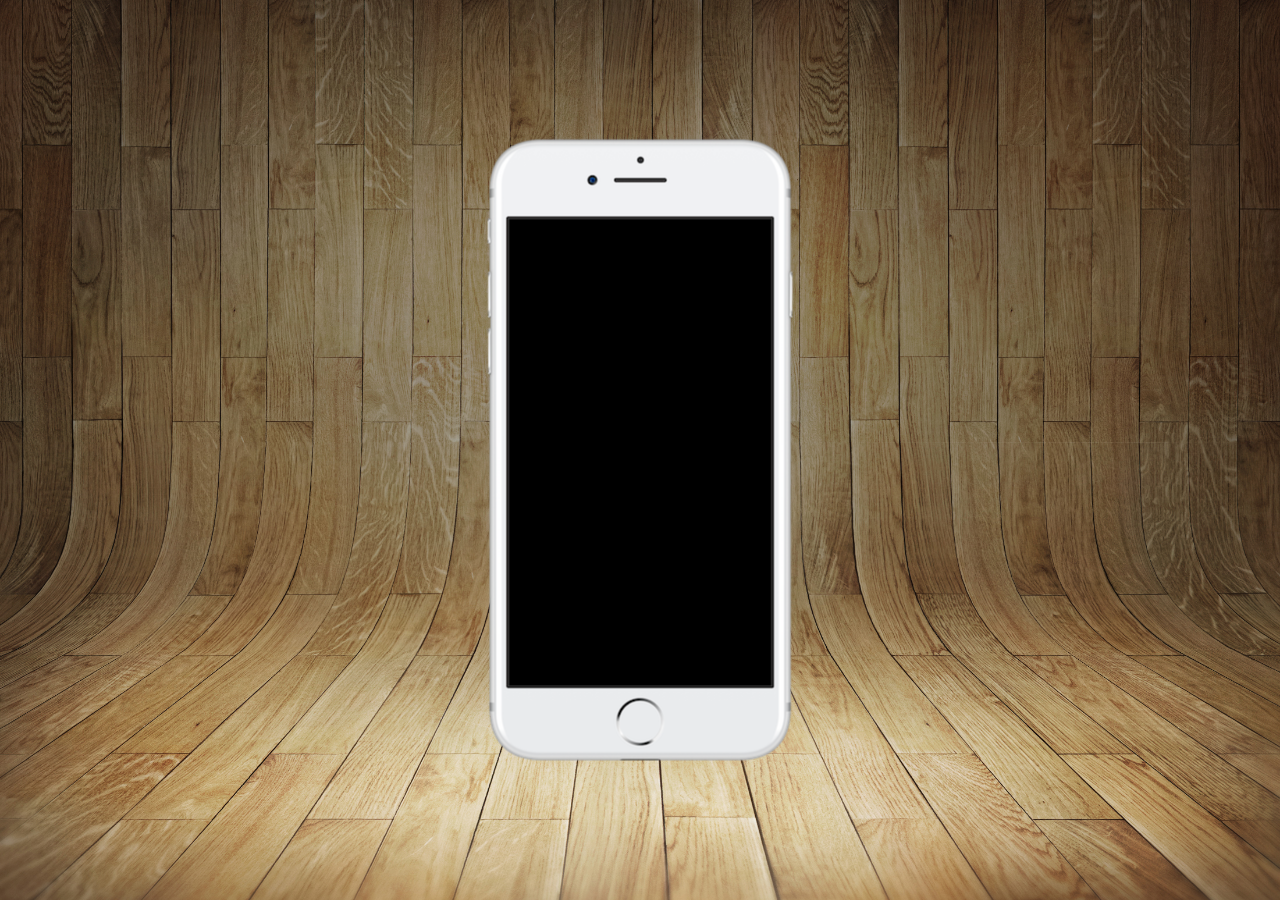
==== index.html @ 5324f727 "projeto social" ====
<!DOCTYPE html>
<html lang="pt-br">
<head>
    <meta charset="UTF-8">
    <meta name="viewport" content="width=device-width, initial-scale=1.0">
    <link rel="shortcut icon" href="favicon.ico" type="image/x-icon">
    <title>Projeto Redes Socias</title>
    <link rel="stylesheet" href="style.css">
</head>
<body>
    <main>
        <section id="telefone">

        </section>
        <section id="sociais">

        </section>
    </main>
</body>
</html>
---- style.css ----
@charset "UTF-8";

* {
    margin: 0px;
    padding: 0px;
    font-family: Arial,  Helvetica, sans-serif;
}
html, body {
    height: 100vh;
    width: 100vw;

}
body {
  background: url(imagens/fundo-madeira.jpg) no-repeat top center;
  background-size: cover;
  background-attachment: fixed;
}
main {
    height: 100vh;
    position: relative;
}

section#telefone {
    height: 627px;
    width: 311px;
    position: absolute;
    top: 50%;
    left: 50%;
    transform: translate(-50%, -50%);
    background:  url(imagens/frame-iphone.png) no-repeat;
}
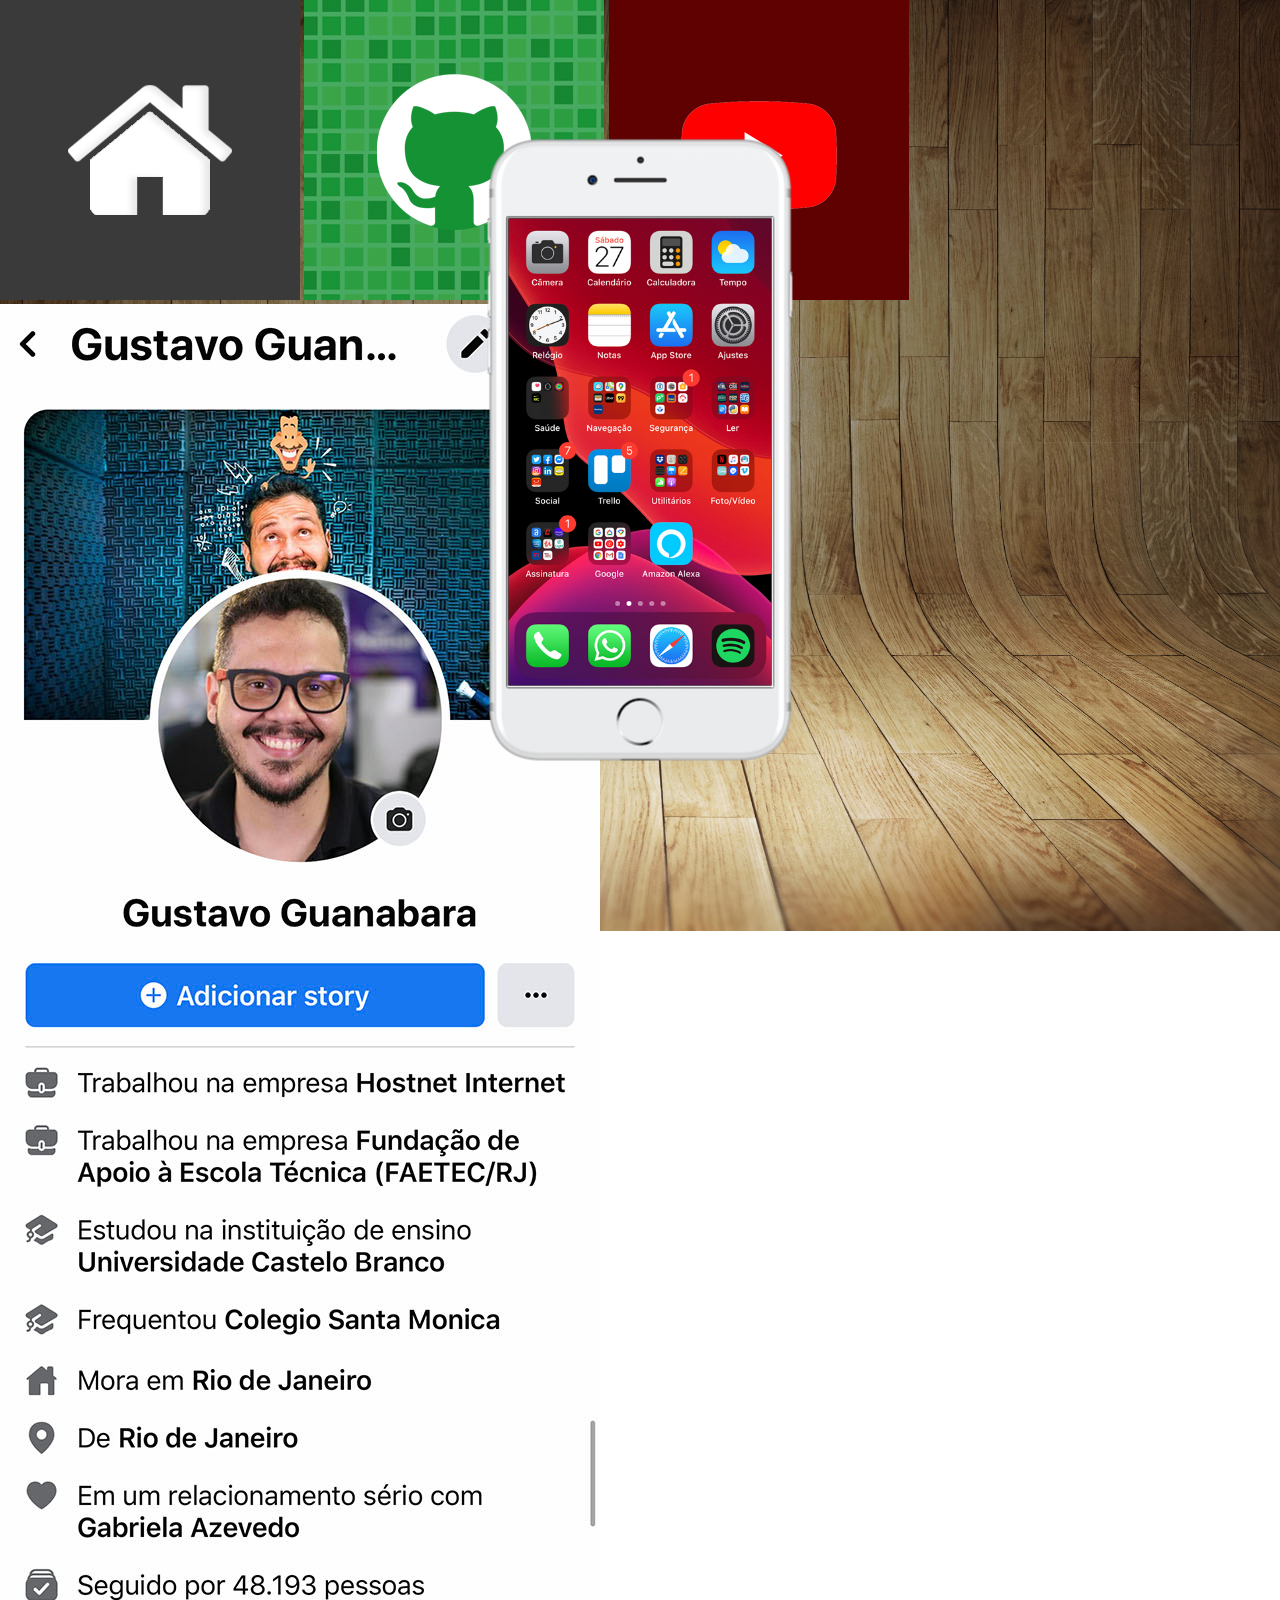
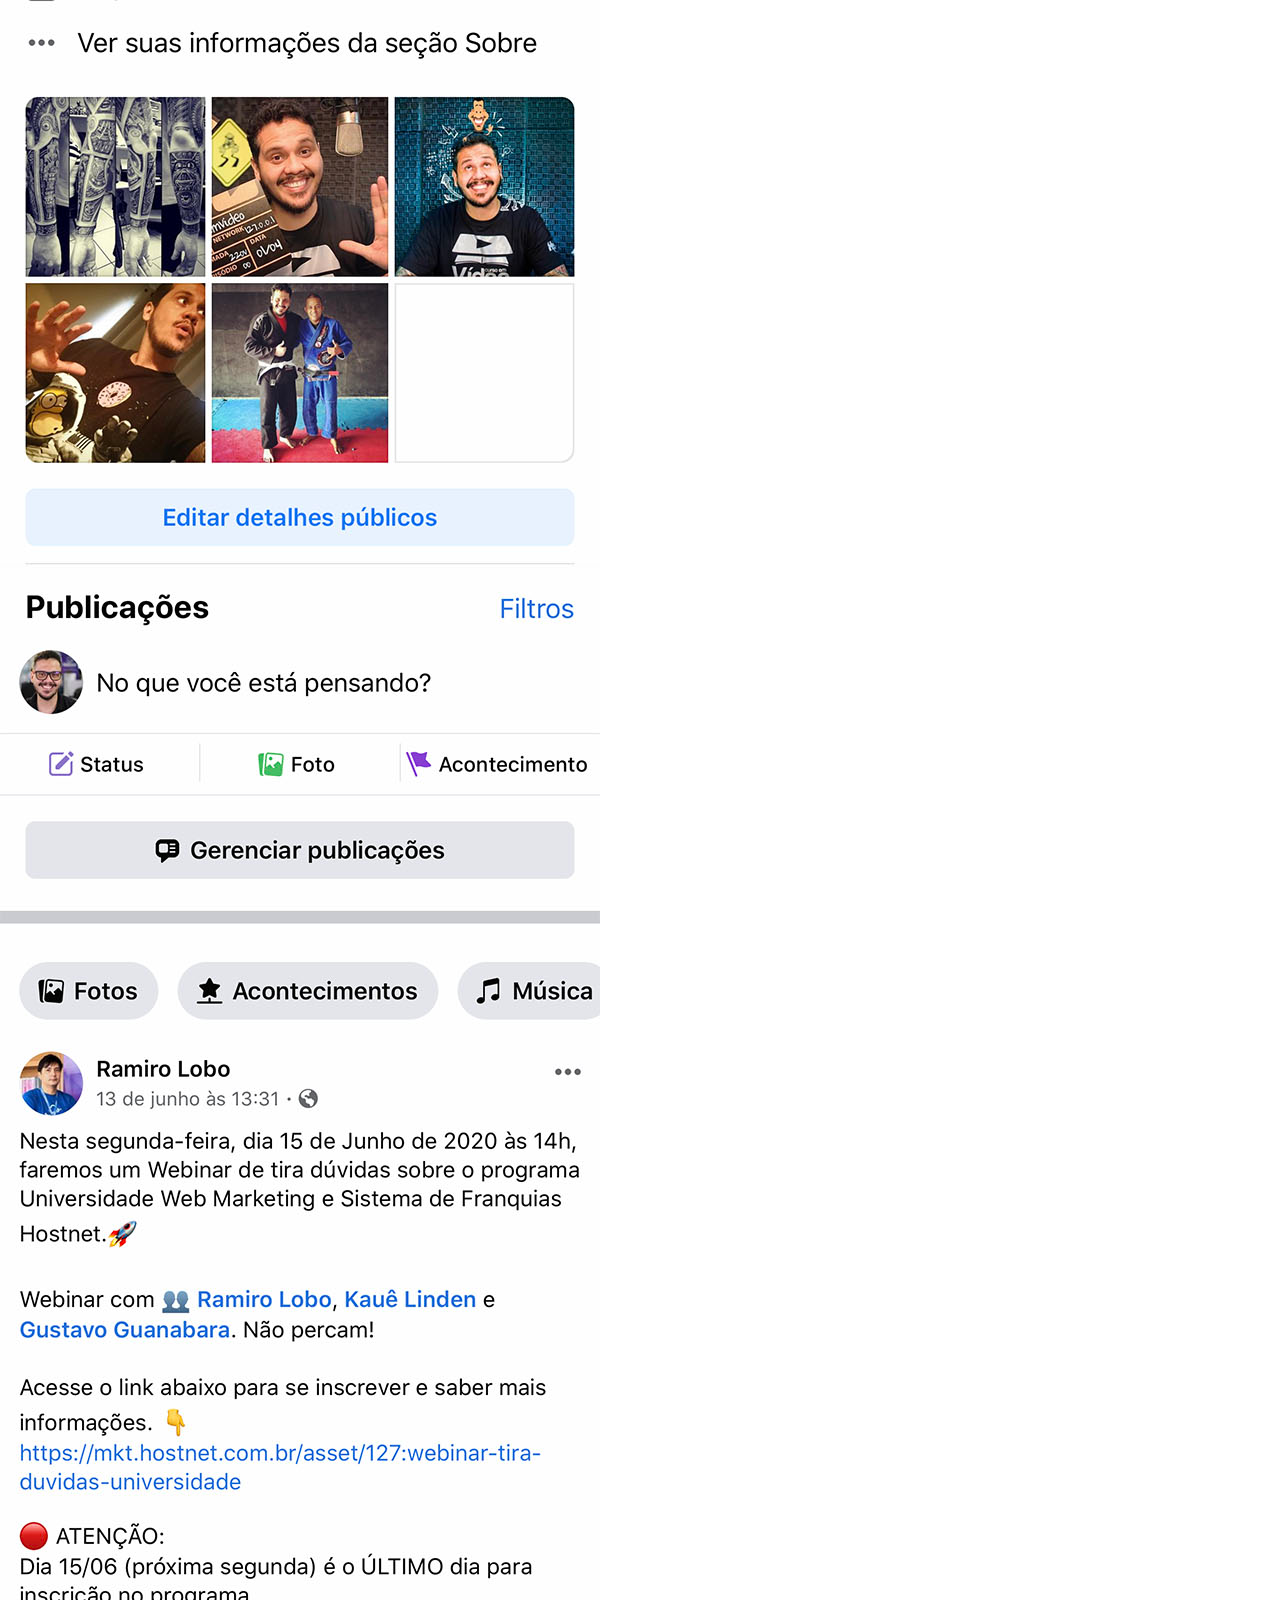
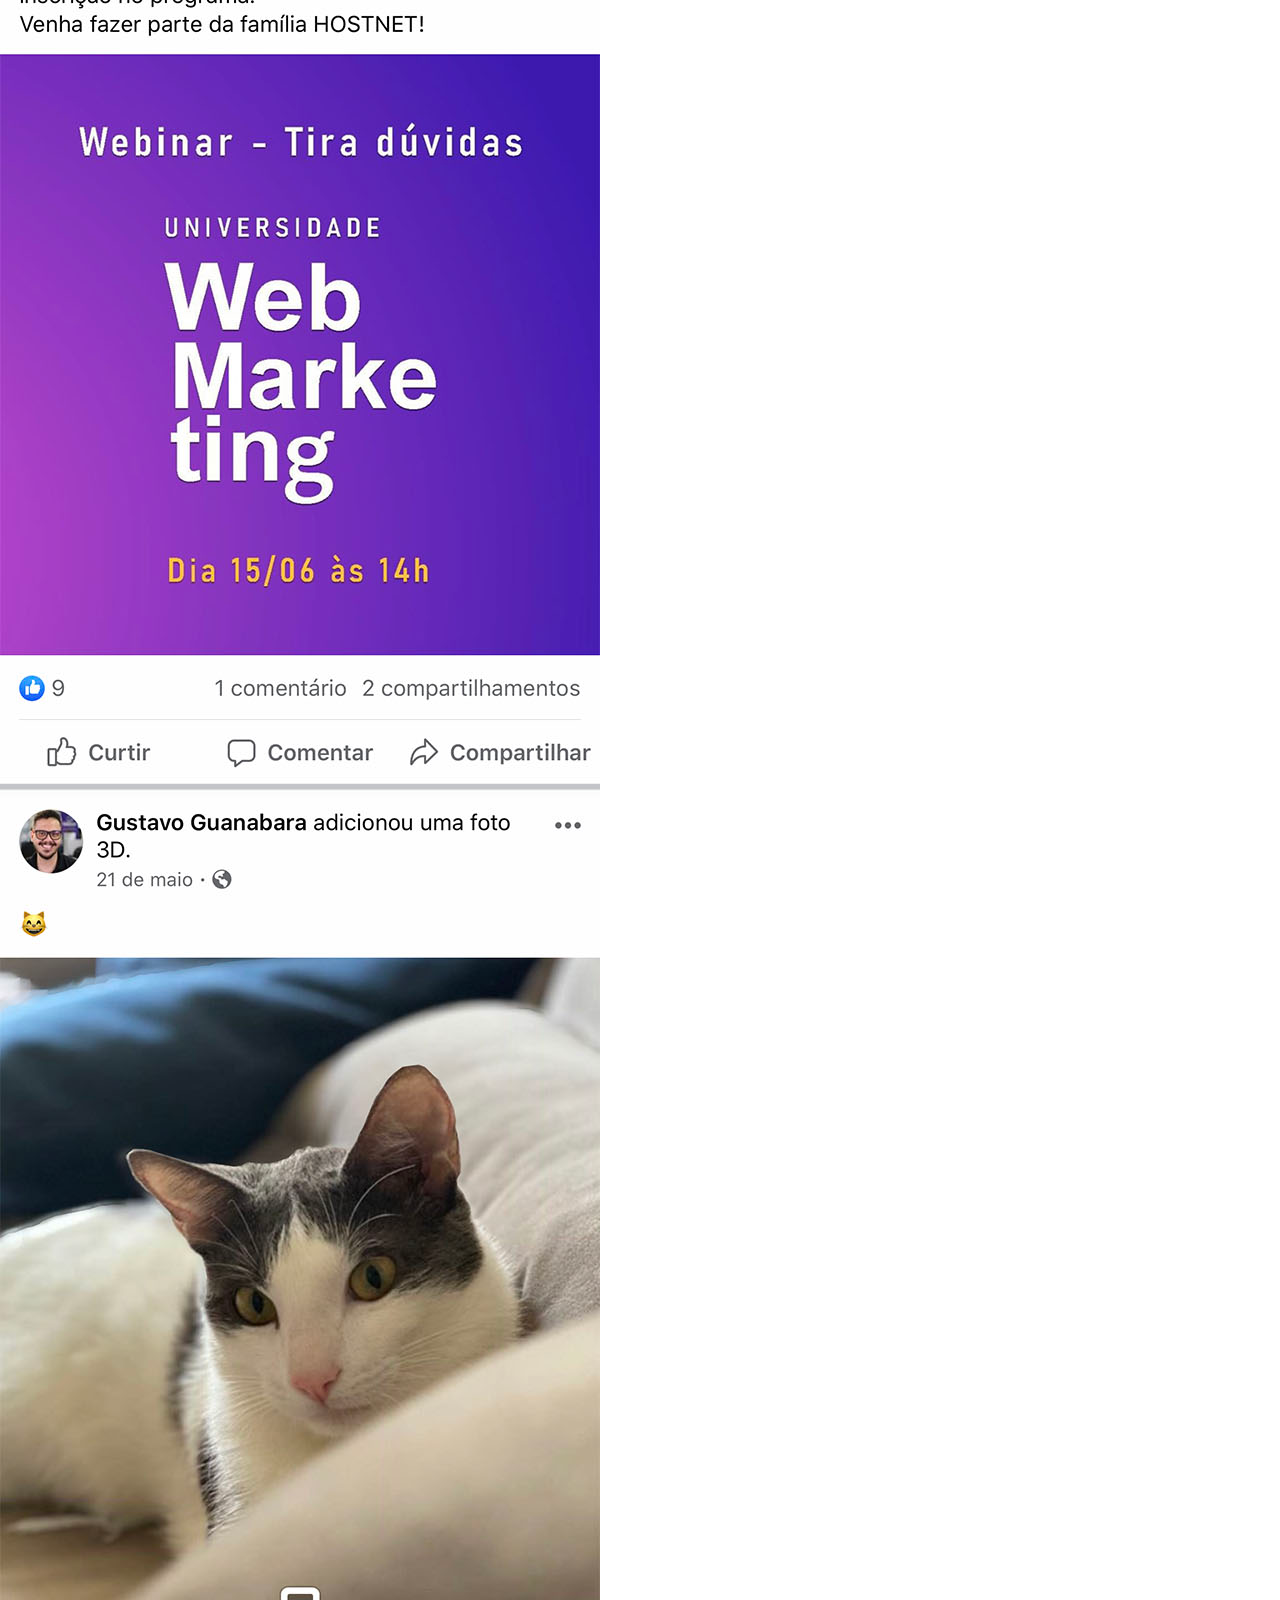
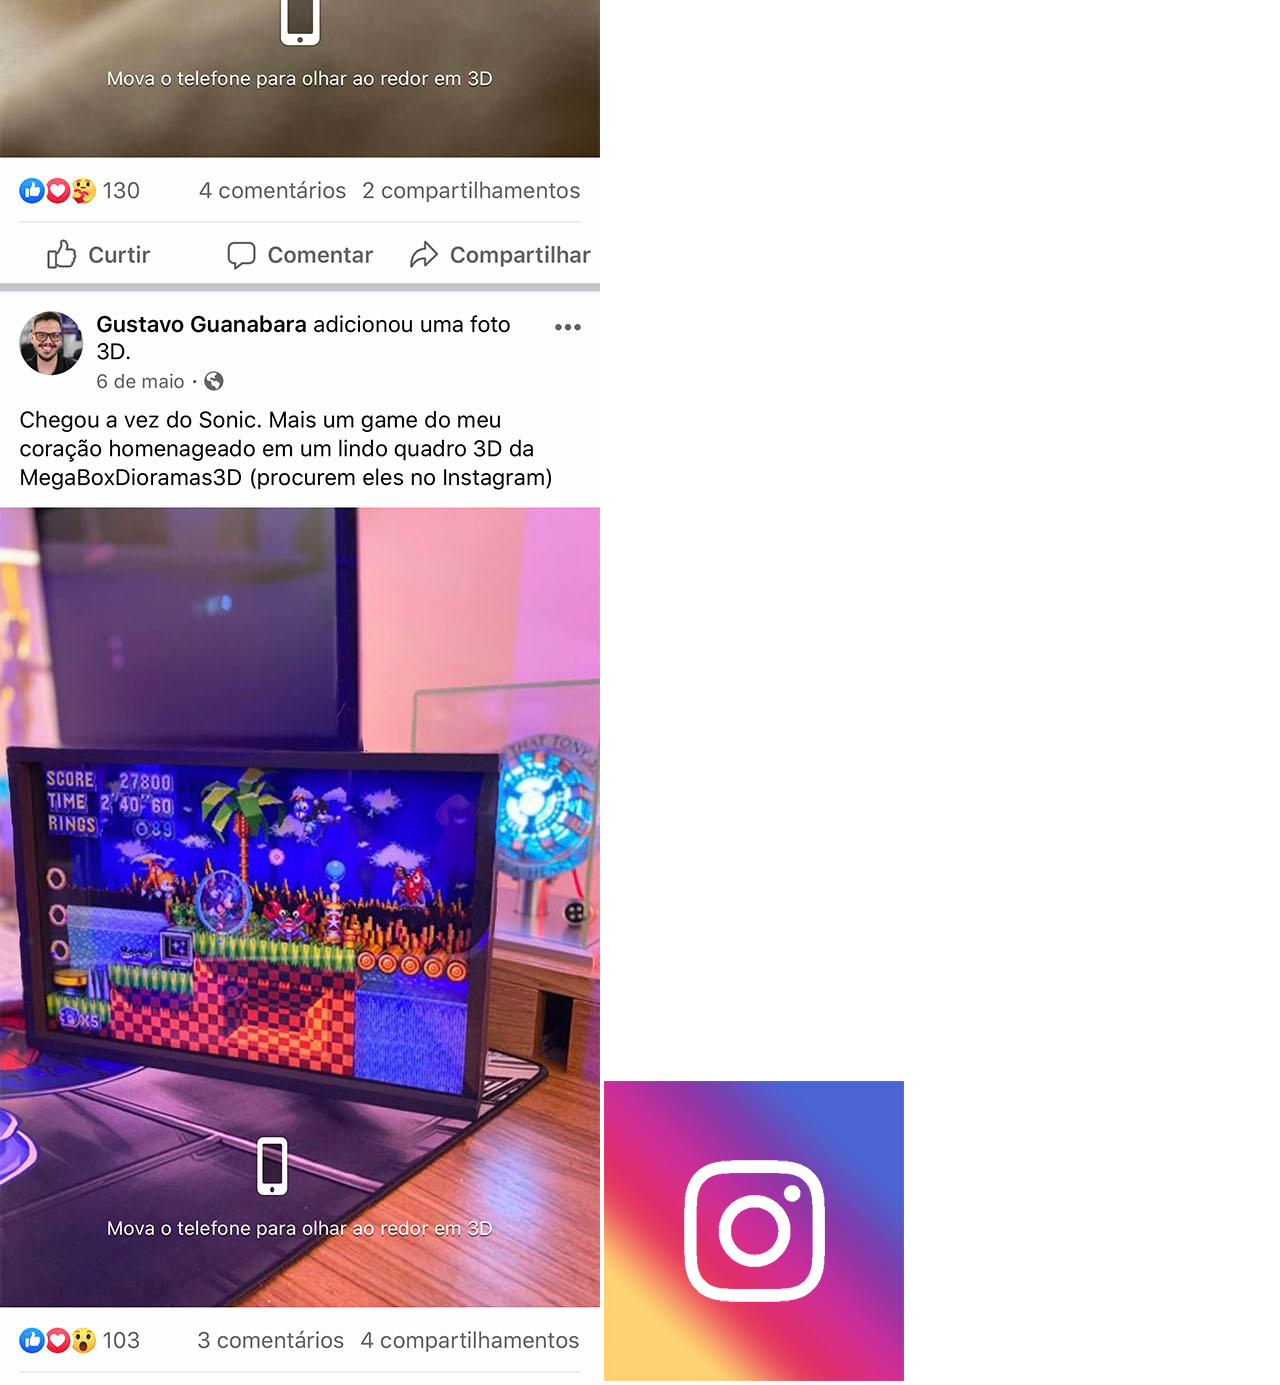
==== commit 1b906f23: "projeto social" ====
--- a/index.html
+++ b/index.html
@@ -10,9 +10,17 @@
 <body>
     <main>
         <section id="telefone">
-
+           <iframe src="home.html" name="tela" id="tela">
+            Seu navegador não é compatível.
+           </iframe>
         </section>
         <section id="sociais">
+            <a href="#" target="tela" > <img src="imagens/logo-home.jpg" alt="Home"></a> 
+            <a href="#" target="tela"> <img src="imagens/logo-github.jpg" alt="Github"></a>
+            <a href="#" target="tela"> <img src="imagens/logo-youtube.jpg" alt="youtube"></a>
+            <a href="#" target="tela"> <img src="imagens/tela-facebook.jpg" alt="facebook"></a>
+            <a href="#" target="tela"><img src="imagens/logo-instagram.jpg" alt="instagram"></a>
+            <a href="#" target="tela"></a>
 
         </section>
     </main>
--- a/style.css
+++ b/style.css
@@ -28,4 +28,12 @@
     left: 50%;
     transform: translate(-50%, -50%);
     background:  url(imagens/frame-iphone.png) no-repeat;
+}
+iframe#tela {
+    position: relative;
+    top: 80px;
+    left: 22px;
+    width: 263px;
+    height: 467px;
+
 }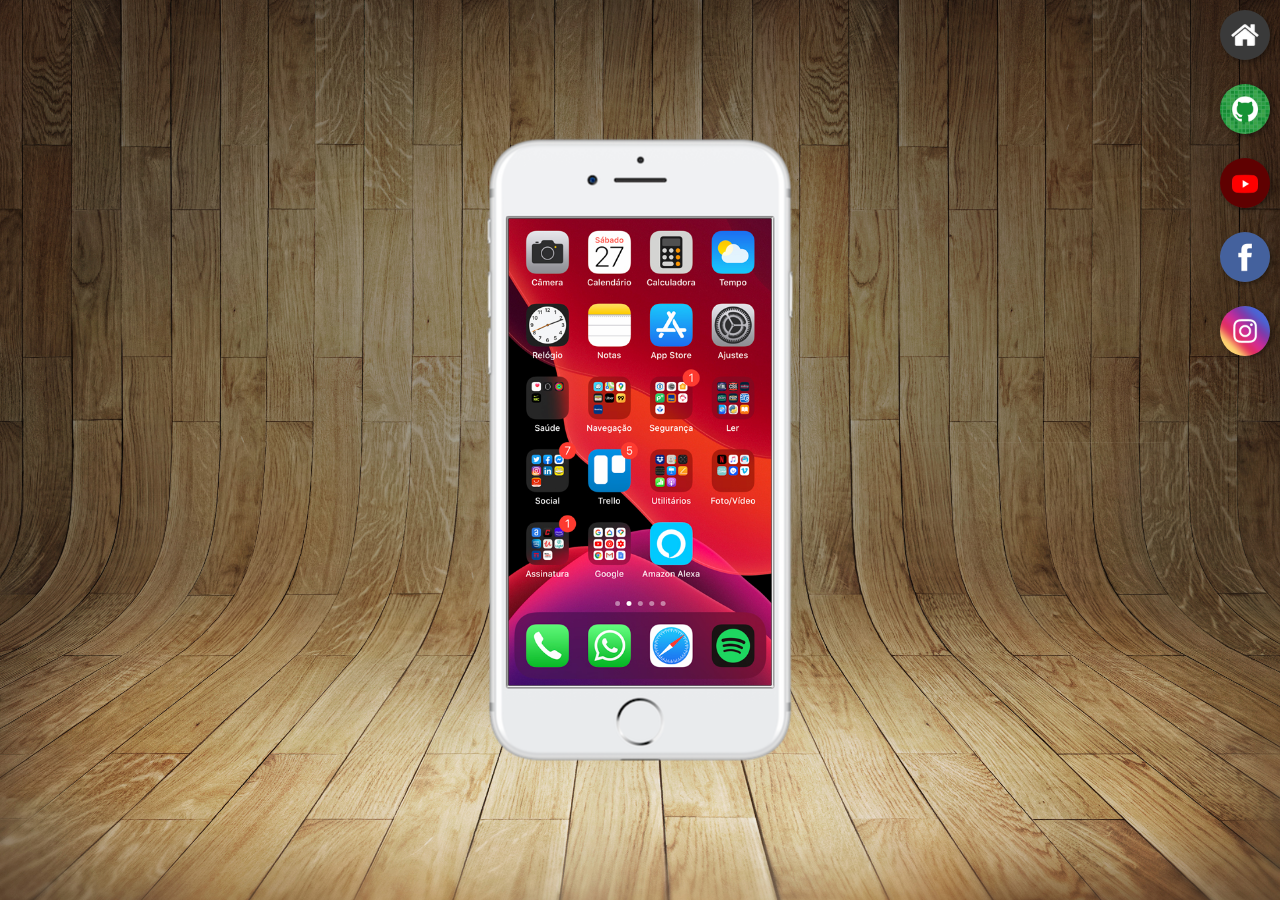
==== commit 710667a5: "." ====
--- a/index.html
+++ b/index.html
@@ -15,14 +15,19 @@
            </iframe>
         </section>
         <section id="sociais">
-            <a href="#" target="tela" > <img src="imagens/logo-home.jpg" alt="Home"></a> 
-            <a href="#" target="tela"> <img src="imagens/logo-github.jpg" alt="Github"></a>
-            <a href="#" target="tela"> <img src="imagens/logo-youtube.jpg" alt="youtube"></a>
-            <a href="#" target="tela"> <img src="imagens/tela-facebook.jpg" alt="facebook"></a>
-            <a href="#" target="tela"><img src="imagens/logo-instagram.jpg" alt="instagram"></a>
+            <a href="home.html" target="tela" > <img src="imagens/logo-home.jpg" alt="Home"></a>  <br>
+
+            <a href="github.html" target="tela"> <img src="imagens/logo-github.jpg" alt="Github"></a> <br>
+
+            <a href="youtube.html" target="tela"> <img src="imagens/logo-youtube.jpg" alt="youtube"></a> <br>
+
+            <a href="#" target="tela"> <img src="imagens/logo-facebook.jpg" alt="facebook"></a> <br>
+
+            <a href="#" target="tela"><img src="imagens/logo-instagram.jpg" alt="instagram"></a> <br>
             <a href="#" target="tela"></a>
 
         </section>
+
     </main>
 </body>
 </html>--- a/style.css
+++ b/style.css
@@ -36,4 +36,21 @@
     width: 263px;
     height: 467px;
 
+}
+section#sociais  img {
+    width: 50px;
+    margin: 10px;
+    border-radius: 50%;
+    box-shadow: 2px 2px 5px rgba(0, 0, 0, 0.400);
+    box-sizing: border-box;
+}
+section#sociais {
+   text-align: right;
+}
+section#sociais img:hover {
+    border: 2px solid  #ffff;
+    box-shadow: 5px 5px 10px rgba(0, 0, 0, 0.555);
+    transform: translate(-3px, 3px);
+    transition: transform .3s, border 1s;
+   
 }